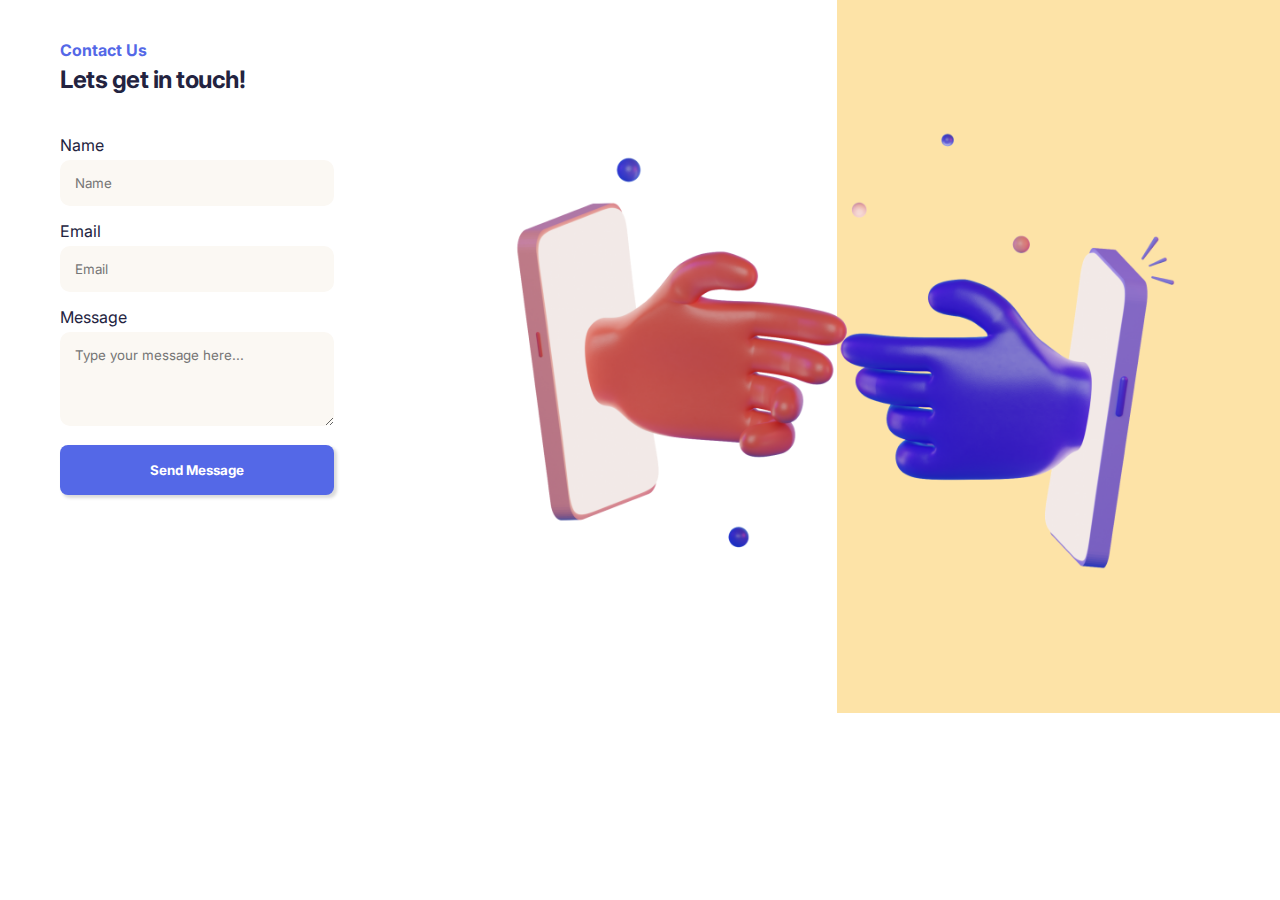
==== contact-us.html @ fc864d77 "Created hover states and started Contact Us section" ====
<!DOCTYPE html>
<html lang="en">
  <head>
    <meta charset="UTF-8" />
    <meta http-equiv="X-UA-Compatible" content="IE=edge" />
    <meta name="viewport" content="width=device-width, initial-scale=1.0" />
    <link rel="icon" type="image/png" sizes="32x32" href="images/favicon.png" />
    <link rel="stylesheet" href="styles.css" />
    <title>Contact Us</title>
  </head>
  <body>
    <div class="contact-container">
      <div class="contact-elements">
        <header>
          <p class="title">Contact Us</p>
          <h1>Lets get in touch!</h1>
        </header>
        <main>
          <form>
            <!--  -->
            <label for="name">Name</label> <br />
            <input type="text" id="name" name="name" placeholder="Name" />
            <br />
            <!--  -->
            <label for="email">Email</label> <br />
            <input type="email" id="email" name="email" placeholder="Email" />
            <br />
            <!--  -->
            <label for="message">Message</label> <br />
            <textarea
              id="message"
              name="message"
              rows="4"
              cols="50"
              placeholder="Type your message here..."
            ></textarea>
            <br />
            <button type="submit" class="btn btn-secondary">
              Send Message
            </button>
          </form>
        </main>
      </div>

      <div class="connect-illu-container">
        <picture>
          <source
            media="(max-width: 768px)"
            srcset="./images/connect-mobile.png"
          />
          <source
            media="(min-width: 768px)"
            srcset="./images/connect-desktop.png"
          />
          <img src="./images/connect-mobile.png" class="connect-illu" alt="" />
        </picture>
      </div>
    </div>
  </body>
</html>
---- styles.css ----
@import url("https://fonts.googleapis.com/css2?family=Inter:wght@300;400;600;700&display=swap");

/* ------------ GENERAL STYLES ---------------------------------- */
* {
  margin: 0;
  padding: 0;
  box-sizing: border-box;
}

:root {
  --black: #232340;
  --grey: #606060;
  --white: #ffffff;
  --light-yellow: #fbf8f3;
  --yellow: #fde3a7;
  --blue: #5468e7;
}

html {
  font-family: "Inter", sans-serif;
  scroll-behavior: smooth;
}

h1,
h2,
h3 {
  color: var(--black);
  line-height: 1.2;
  letter-spacing: -0.5px;
}

h1 {
  font-size: 2em;
}

h2 {
  font-size: 1.5em;
  margin: 10px 0;
}

h3 {
  font-size: 1.1em;
}

p {
  line-height: 1.3;
  color: var(--grey);
}

p.title {
  color: var(--blue);
  font-weight: bold;
}

.fa-solid {
  color: var(--blue);
}

a {
  text-decoration: none;
}

ul {
  list-style: none;
}

.btn {
  padding: 17px 34px;
  border-radius: 8px;
  font-weight: bold;
  text-align: center;
  display: block;
  cursor: pointer;
  border: none;
  font-family: "Inter", sans-serif;
}

/* ------------ NAV BAR ---------------------------------- */
.nav-container {
  display: flex;
  flex-wrap: wrap;
  justify-content: space-between;
  align-items: center;
  padding: 20px 44px 20px 32px;
  background-color: var(--light-yellow);
}

.logo {
  width: 120px;
  margin-top: 10px;
}

.hamburger-menu {
  height: 28px;
  width: 28px;
  display: flex;
  flex-direction: column;
  justify-content: space-around;
}

.line {
  width: 100%;
  height: 4px;
  border-radius: 10px;
  background-color: var(--grey);
  transition: transform 0.4s ease-in-out;
}

.hamburger-menu .line-1 {
  transform-origin: 0% 0%;
}

.hamburger-menu .line-3 {
  transform-origin: 0% 100%;
}

.nav-links {
  display: none;
  gap: 10vh 4vw;
}

.sticky {
  position: fixed;
  width: 100%;
  top: 0;
  background-color: var(--white);
  z-index: 999;
  box-shadow: 0 5px 10px 0 rgb(0 0 0 / 30%);
}
/* ------------   MENU ACTIVE ---------------------------------- */
.active {
  position: fixed;
  height: 100vh;
  width: 100vw;
  align-items: flex-start;
  font-weight: bold;
  font-size: 1.3em;
  background-color: var(--black);
}

.active a {
  color: var(--white);
  padding: initial;
  display: inline;
}

.active .line {
  background-color: var(--white);
}

.active .line-1 {
  transform: translate(10px, 5px) rotate(45deg);
}

.active .line-2 {
  transform: translate(10px, 5px) scaleY(0);
}

.active .line-3 {
  transform: translate(10px, 5px) rotate(-45deg);
}

.active .nav-links {
  display: flex;
  flex-direction: column;
  width: 100%;
}

/* ------------   NAV FOR DESKTOP ---------------------------------- */

@media (min-width: 900px) {
  .nav-container {
    padding: 25px 50px;
  }

  .hamburger-menu {
    display: none;
  }

  .nav-links {
    display: flex;
    align-items: center;
  }

  .nav-links a {
    font-weight: 600;
    color: var(--grey);
  }

  a.btn-contact-dark {
    color: var(--white);
    background-color: var(--black);
    box-shadow: rgba(0, 0, 0, 0.15) 2.4px 2.4px 3.2px;
    transition: transform 0.1s ease-in-out;
  }
}
/* ------------ HERO SECTION ---------------------------------- */
#hero-section {
  background-color: var(--light-yellow);
  padding: 10px 32px 40px 32px;
}

.hero-illu {
  max-width: 100%;
  margin-bottom: 10px;
  float: right;
}

#hero-section p {
  margin: 10px 0 20px 0;
}

.btn-secondary {
  display: block;
  width: 100%;
  background-color: var(--blue);
  color: var(--white);
  box-shadow: rgba(0, 0, 0, 0.15) 2.4px 2.4px 3.2px;
  transition: transform 0.1s ease-in-out;
}

.partner-logo {
  width: 10%;
}

.partners-box {
  display: none;
  justify-content: space-evenly;
  padding: 20px 0;
  margin-top: 30px;
}

/* ------------ HERO FOR TABLET ---------------------------------- */
@media (min-width: 768px) {
  #hero-section {
    padding: 20px 60px 0 60px;
  }

  .hero-container {
    display: flex;
    flex-direction: row-reverse;
    align-items: center;
  }

  .hero-rigth,
  .hero-left {
    flex: 1;
  }

  h1 {
    font-size: 2.5em;
  }

  .partners-box {
    display: flex;
  }

  .btn-secondary {
    display: inline-block;
  }

  #hero-section p {
    width: 90%;
    margin: 20px 0 30px 0;
  }
}

/* ------------ HERO FOR DESKTOP ---------------------------------- */
@media (min-width: 1024px) {
  #hero-section {
    padding: 20px 100px 0 100px;
  }

  .hero-illu {
    max-width: 80%;
  }

  h1 {
    font-size: 3em;
  }
}

/* ------------ SECTION 1 BENEFITS ---------------------------------- */
#section-1 {
  padding: 40px 32px;
}

.benefits-container {
  display: flex;
  flex-direction: column;
  gap: 7vw;
  margin-top: 50px;
}

.benefits-container h3 {
  margin: 10px 0;
}

/* ------------ SECTION 1 BENEFITS FOR TABLET ---------------------------------- */
@media (min-width: 768px) {
  #section-1 {
    padding: 40px 60px;
  }

  .benefits-container {
    flex-direction: row;
  }
}

/* ------------ SECTION 1 BENEFITS FOR DESKTOP ---------------------------------- */
@media (min-width: 1024px) {
  #section-1 {
    padding: 40px 100px;
  }
}

/* ------------ SECTION 2 PROJECTS  ---------------------------------- */
#section-2 {
  padding: 40px 32px;
}

.projects-container {
  display: grid;
  margin-top: 6vw;
  row-gap: 30px;
}

.project-img {
  max-width: 100%;
}

.projects-container p {
  font-size: 0.8em;
  margin: 5px 0;
}

.project-5,
.project-6 {
  display: none;
}

/* ------------ SECTION 2 PROJECTS FOR TABLET ---------------------------------- */
@media (min-width: 768px) {
  #section-2 {
    padding: 40px 60px;
  }

  .project-img {
    max-width: 39vw;
  }

  .projects-container {
    grid-template-columns: 1fr 1fr;
    grid-template-rows: 40px 1fr 40px 1fr;
    gap: 0 40px;
  }

  .project-1 {
    grid-row-start: 2;
  }

  .project-2 {
    grid-row-start: 1;
    grid-column-start: 2;
  }

  .project-3 {
    grid-row-start: 4;
  }

  .project-4 {
    grid-row-start: 3;
    grid-column-start: 2;
  }
}

/* ------------ SECTION 2 PROJECTS FOR DESKTOP ---------------------------------- */
@media (min-width: 1024px) {
  #section-2 {
    padding: 40px 100px;
  }

  .project-img {
    max-width: 24vw;
  }

  .projects-container {
    grid-template-columns: 1fr 1fr 1fr;
    grid-template-rows: 40px 40px 1fr 40px 40px 1fr;
    gap: 0;
  }

  .project-1 {
    grid-row-start: 1;
  }

  .project-2 {
    grid-row-start: 2;
    grid-column-start: 2;
  }

  .project-3 {
    grid-row-start: 3;
    grid-column-start: 3;
  }

  .project-4 {
    grid-row-start: 4;
    grid-column-start: 1;
  }

  .project-5 {
    display: block;
    grid-row-start: 5;
    grid-column-start: 2;
  }

  .project-6 {
    display: block;
    grid-row-start: 6;
    grid-column-start: 3;
  }
}

/* ------------ SECTION 3 TESTIMONIALS ---------------------------------- */
#section-3 {
  padding: 40px 32px;
}

.testimonials-container {
  display: flex;
  flex-direction: column;
  gap: 10vw 2vw;
  margin-top: 30px;
}

.client-card {
  background-color: var(--light-yellow);
  border-radius: 20px;
  padding: 30px;
  text-align: center;
}

.client-img {
  width: 40%;
}

.testimonials-container h3 {
  margin: 10px 0;
}

.testimonials-container p {
  font-size: 0.9em;
  font-weight: lighter;
}

/* ------------ SECTION 3 TESTIMONIALS FOR TABLET ---------------------------------- */
@media (min-width: 768px) {
  #section-3 {
    padding: 40px 60px;
  }

  .testimonials-container {
    flex-direction: row;
  }
}

/* ------------ SECTION 3 TESTIMONIALS FOR DESKTOP ---------------------------------- */
@media (min-width: 1024px) {
  #section-3 {
    padding: 40px 100px;
  }

  .testimonials-container p {
    margin: 10px 0;
  }
}

/* ------------ SECTION 4 CALL FOR ACTION ---------------------------------- */
#call-section {
  background-color: var(--blue);
  padding: 50px 32px;
}

.call-container {
  display: flex;
  flex-direction: column;
  gap: 15vw;
  align-items: center;
  justify-content: space-between;
}

.rocket-img {
  max-width: 15em;
}

.call-container h2 {
  color: var(--white);
}

.call-container p {
  color: rgba(255, 255, 255, 0.5);
  margin: 20px 0;
}

.btn-contact-light {
  background-color: var(--white);
  color: var(--black);
  display: block;
  box-shadow: rgba(0, 0, 0, 0.15) 2.4px 2.4px 3.2px;
  transition: transform 0.1s ease-in-out;
}

/* ------------ SECTION 4 CALL FOR TABLET ---------------------------------- */
@media (min-width: 768px) {
  #call-section {
    margin: 40px 60px;
    border-radius: 20px;
  }

  .call-container h2 {
    font-size: 2em;
  }

  .rocket-img {
    max-width: 12em;
  }

  .call-container {
    flex-direction: row;
  }

  .btn-contact-light {
    display: inline-block;
  }

  .call-container p {
    max-width: 90%;
    margin: 30px 0;
  }
}

/* ------------ SECTION 4 CALL FOR DESKTOP ---------------------------------- */
@media (min-width: 1024px) {
  #call-section {
    margin: 40px 100px;
    padding: 50px 5vw;
  }

  .rocket-img {
    max-width: 15em;
  }

  .call-container h2 {
    font-size: 2.5em;
  }
}

/* ------------ FOOTER ---------------------------------- */
#footer {
  background-color: var(--light-yellow);
  padding: 50px 32px;
}

.footer-container {
  display: flex;
  flex-direction: column;
  justify-content: space-between;
  flex-wrap: wrap;
  gap: 6vw;
}

.footer-container h3 {
  margin: 20px 0;
}

h3.footer-heading {
  margin: 10px 0;
}

.footer-container p {
  margin-bottom: 10px;
}

.footer-container li {
  color: var(--grey);
  margin-bottom: 10px;
  cursor: pointer;
}

/* ------------ FOOTER FOR TABLET ---------------------------------- */
@media (min-width: 768px) {
  #footer {
    padding: 50px 60px;
  }

  .footer-container {
    flex-direction: row;
  }

  .footer-container div.footer-header {
    flex: 2;
  }

  .footer-container div {
    flex: 1;
  }
}

/* ------------ FOOTER FOR DESKTOP ---------------------------------- */
@media (min-width: 1024px) {
  #footer {
    padding: 50px 100px;
  }
}

/* ------------ HOVER STATES ---------------------------------- */
.btn:hover {
  transform: scale(1.1);
}

.footer-container li:hover {
  color: var(--black);
  transform: translate(7px, 0) scale(1.1);
}

.nav-links li:hover {
  transform: scale(1.1);
}

.nav-links a:not(.btn):hover {
  color: var(--black);
}

@media (min-width: 1024px) {
  .frame {
    max-width: 24vw;
    overflow: hidden;
    border-radius: 20px;
  }

  .frame img {
    transition: transform 0.5s ease;
  }

  .frame:hover img {
    transform: scale(1.5);
  }
}

/* ------------ CONTACT US PAGE ---------------------------------- */
input,
textarea {
  background-color: var(--light-yellow);
  width: 100%;
  width: 100%;
  padding: 15px;
  border: none;
  border-radius: 10px;
  font-family: "Inter", sans-serif;
  margin: 5px 0 15px 0;
}

.contact-elements {
  padding: 40px 32px;
}

.contact-elements h1 {
  font-size: 1.5em;
  margin: 5px 0;
}

label {
  color: var(--black);
}

.contact-elements header {
  margin-bottom: 40px;
}

.connect-illu {
  max-width: 90%;
}

.connect-illu-container {
  background: linear-gradient(#ffffff 50%, var(--yellow) 50%);
  text-align: center;
}

@media (min-width: 768px) {
  .contact-container {
    display: flex;
  }

  .connect-illu-container {
    background: linear-gradient(to right, #ffffff 50%, var(--yellow) 50%);
    display: flex;
    align-items: center;
  }

  .contact-elements {
    padding: 40px 60px;
  }

  .connect-illu {
    max-width: 80%;
  }
}
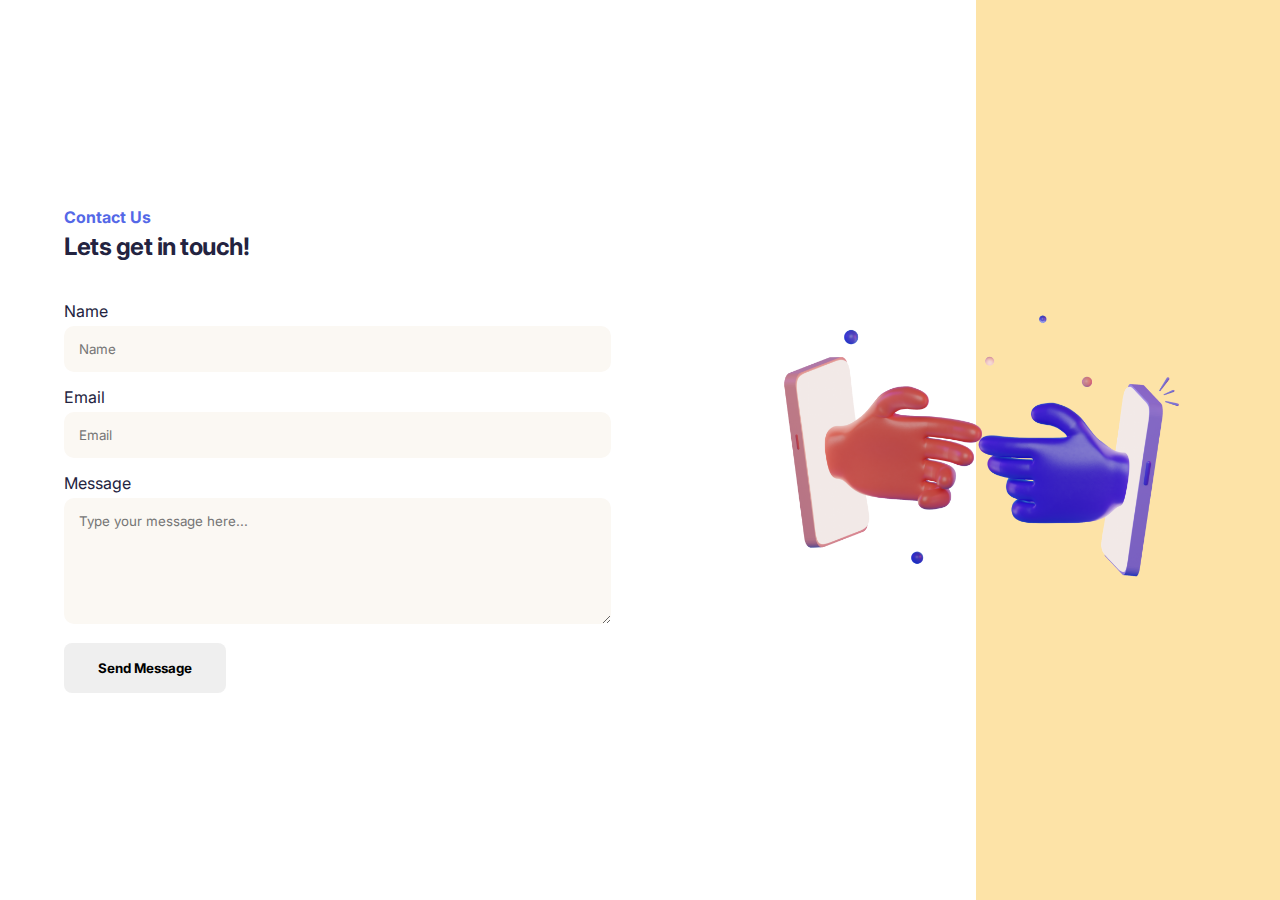
==== commit e0b74c73: "Working on Contact page" ====
--- a/contact-us.html
+++ b/contact-us.html
@@ -6,6 +6,7 @@
     <meta name="viewport" content="width=device-width, initial-scale=1.0" />
     <link rel="icon" type="image/png" sizes="32x32" href="images/favicon.png" />
     <link rel="stylesheet" href="styles.css" />
+    <script src="js.js" defer></script>
     <title>Contact Us</title>
   </head>
   <body>
@@ -30,14 +31,12 @@
             <textarea
               id="message"
               name="message"
-              rows="4"
+              rows="6"
               cols="50"
               placeholder="Type your message here..."
             ></textarea>
             <br />
-            <button type="submit" class="btn btn-secondary">
-              Send Message
-            </button>
+            <button type="button" class="btn btn-send">Send Message</button>
           </form>
         </main>
       </div>
--- a/styles.css
+++ b/styles.css
@@ -624,12 +624,14 @@
   transform: translate(7px, 0) scale(1.1);
 }
 
-.nav-links li:hover {
-  transform: scale(1.1);
-}
-
-.nav-links a:not(.btn):hover {
-  color: var(--black);
+@media (min-width: 900px) {
+  .nav-links li:hover {
+    transform: scale(1.1);
+  }
+
+  .nav-links a:not(.btn):hover {
+    color: var(--black);
+  }
 }
 
 @media (min-width: 1024px) {
@@ -652,8 +654,7 @@
 input,
 textarea {
   background-color: var(--light-yellow);
-  width: 100%;
-  width: 100%;
+  width: 70%;
   padding: 15px;
   border: none;
   border-radius: 10px;
@@ -662,7 +663,7 @@
 }
 
 .contact-elements {
-  padding: 40px 32px;
+  /* padding: 40px 32px; */
 }
 
 .contact-elements h1 {
@@ -685,6 +686,10 @@
 .connect-illu-container {
   background: linear-gradient(#ffffff 50%, var(--yellow) 50%);
   text-align: center;
+}
+
+.contact-after {
+  display: none;
 }
 
 @media (min-width: 768px) {
@@ -696,13 +701,26 @@
     background: linear-gradient(to right, #ffffff 50%, var(--yellow) 50%);
     display: flex;
     align-items: center;
+    flex: 1;
   }
 
   .contact-elements {
-    padding: 40px 60px;
+    flex: 1;
+    align-self: center;
+    margin: 7vw 0 7vw 5vw;
   }
 
   .connect-illu {
-    max-width: 80%;
-  }
-}
+    max-width: 70%;
+  }
+  input,
+  textarea {
+    width: 90%;
+  }
+}
+
+@media (min-width: 1024px) {
+  .contact-container {
+    height: 100vh;
+  }
+}
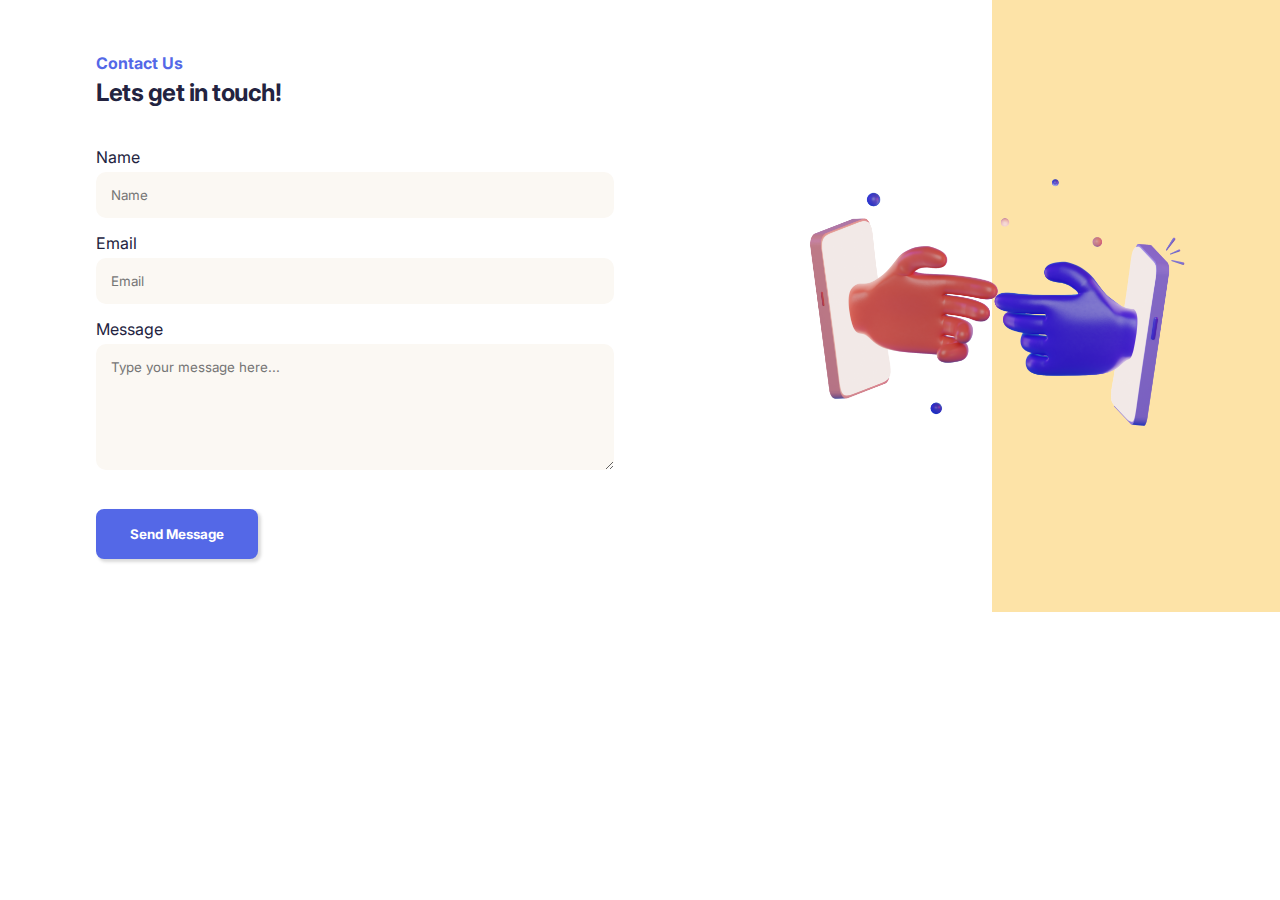
==== commit 109b91ba: "Finished Contact page" ====
--- a/contact-us.html
+++ b/contact-us.html
@@ -12,33 +12,55 @@
   <body>
     <div class="contact-container">
       <div class="contact-elements">
-        <header>
-          <p class="title">Contact Us</p>
-          <h1>Lets get in touch!</h1>
-        </header>
-        <main>
-          <form>
-            <!--  -->
-            <label for="name">Name</label> <br />
-            <input type="text" id="name" name="name" placeholder="Name" />
+        <div class="contact-before">
+          <header>
+            <p class="title">Contact Us</p>
+            <h1>Lets get in touch!</h1>
+          </header>
+          <main>
+            <form>
+              <!--  -->
+              <label for="name">Name</label> <br />
+              <input
+                type="text"
+                id="name"
+                name="name"
+                placeholder="Name"
+                required
+              />
+              <br />
+              <!--  -->
+              <label for="email">Email</label> <br />
+              <input
+                type="email"
+                id="email"
+                name="email"
+                placeholder="Email"
+                required
+              />
+              <br />
+              <!--  -->
+              <label for="message">Message</label> <br />
+              <textarea
+                id="message"
+                name="message"
+                rows="6"
+                cols="50"
+                placeholder="Type your message here..."
+                required
+              ></textarea>
+              <br />
+              <button type="button" class="btn btn-send">Send Message</button>
+            </form>
+          </main>
+        </div>
+        <div class="contact-after">
+          <h2>
+            Thank you,
             <br />
-            <!--  -->
-            <label for="email">Email</label> <br />
-            <input type="email" id="email" name="email" placeholder="Email" />
-            <br />
-            <!--  -->
-            <label for="message">Message</label> <br />
-            <textarea
-              id="message"
-              name="message"
-              rows="6"
-              cols="50"
-              placeholder="Type your message here..."
-            ></textarea>
-            <br />
-            <button type="button" class="btn btn-send">Send Message</button>
-          </form>
-        </main>
+            we will be in touch
+          </h2>
+        </div>
       </div>
 
       <div class="connect-illu-container">
--- a/styles.css
+++ b/styles.css
@@ -69,9 +69,6 @@
   border-radius: 8px;
   font-weight: bold;
   text-align: center;
-  display: block;
-  cursor: pointer;
-  border: none;
   font-family: "Inter", sans-serif;
 }
 
@@ -127,6 +124,7 @@
   z-index: 999;
   box-shadow: 0 5px 10px 0 rgb(0 0 0 / 30%);
 }
+
 /* ------------   MENU ACTIVE ---------------------------------- */
 .active {
   position: fixed;
@@ -210,9 +208,8 @@
   margin: 10px 0 20px 0;
 }
 
-.btn-secondary {
+.btn-work {
   display: block;
-  width: 100%;
   background-color: var(--blue);
   color: var(--white);
   box-shadow: rgba(0, 0, 0, 0.15) 2.4px 2.4px 3.2px;
@@ -255,7 +252,7 @@
     display: flex;
   }
 
-  .btn-secondary {
+  .btn-work {
     display: inline-block;
   }
 
@@ -283,6 +280,7 @@
 /* ------------ SECTION 1 BENEFITS ---------------------------------- */
 #section-1 {
   padding: 40px 32px;
+  scroll-margin-top: 200px;
 }
 
 .benefits-container {
@@ -317,6 +315,7 @@
 /* ------------ SECTION 2 PROJECTS  ---------------------------------- */
 #section-2 {
   padding: 40px 32px;
+  scroll-margin-top: 200px;
 }
 
 .projects-container {
@@ -425,6 +424,7 @@
 /* ------------ SECTION 3 TESTIMONIALS ---------------------------------- */
 #section-3 {
   padding: 40px 32px;
+  scroll-margin-top: 200px;
 }
 
 .testimonials-container {
@@ -654,7 +654,7 @@
 input,
 textarea {
   background-color: var(--light-yellow);
-  width: 70%;
+  width: 100%;
   padding: 15px;
   border: none;
   border-radius: 10px;
@@ -662,8 +662,19 @@
   margin: 5px 0 15px 0;
 }
 
+.btn-send {
+  margin-top: 20px;
+  width: 100%;
+  background-color: var(--blue);
+  color: var(--white);
+  box-shadow: rgba(0, 0, 0, 0.15) 2.4px 2.4px 3.2px;
+  transition: transform 0.1s ease-in-out;
+  cursor: pointer;
+  border: none;
+}
+
 .contact-elements {
-  /* padding: 40px 32px; */
+  padding: 40px 32px;
 }
 
 .contact-elements h1 {
@@ -695,6 +706,7 @@
 @media (min-width: 768px) {
   .contact-container {
     display: flex;
+    height: 100%;
   }
 
   .connect-illu-container {
@@ -713,14 +725,19 @@
   .connect-illu {
     max-width: 70%;
   }
+
   input,
   textarea {
     width: 90%;
   }
+
+  .btn-send {
+    width: initial;
+  }
 }
 
 @media (min-width: 1024px) {
-  .contact-container {
-    height: 100vh;
-  }
-}
+  .contact-elements {
+    margin: 1vw 0 1vw 5vw;
+  }
+}
